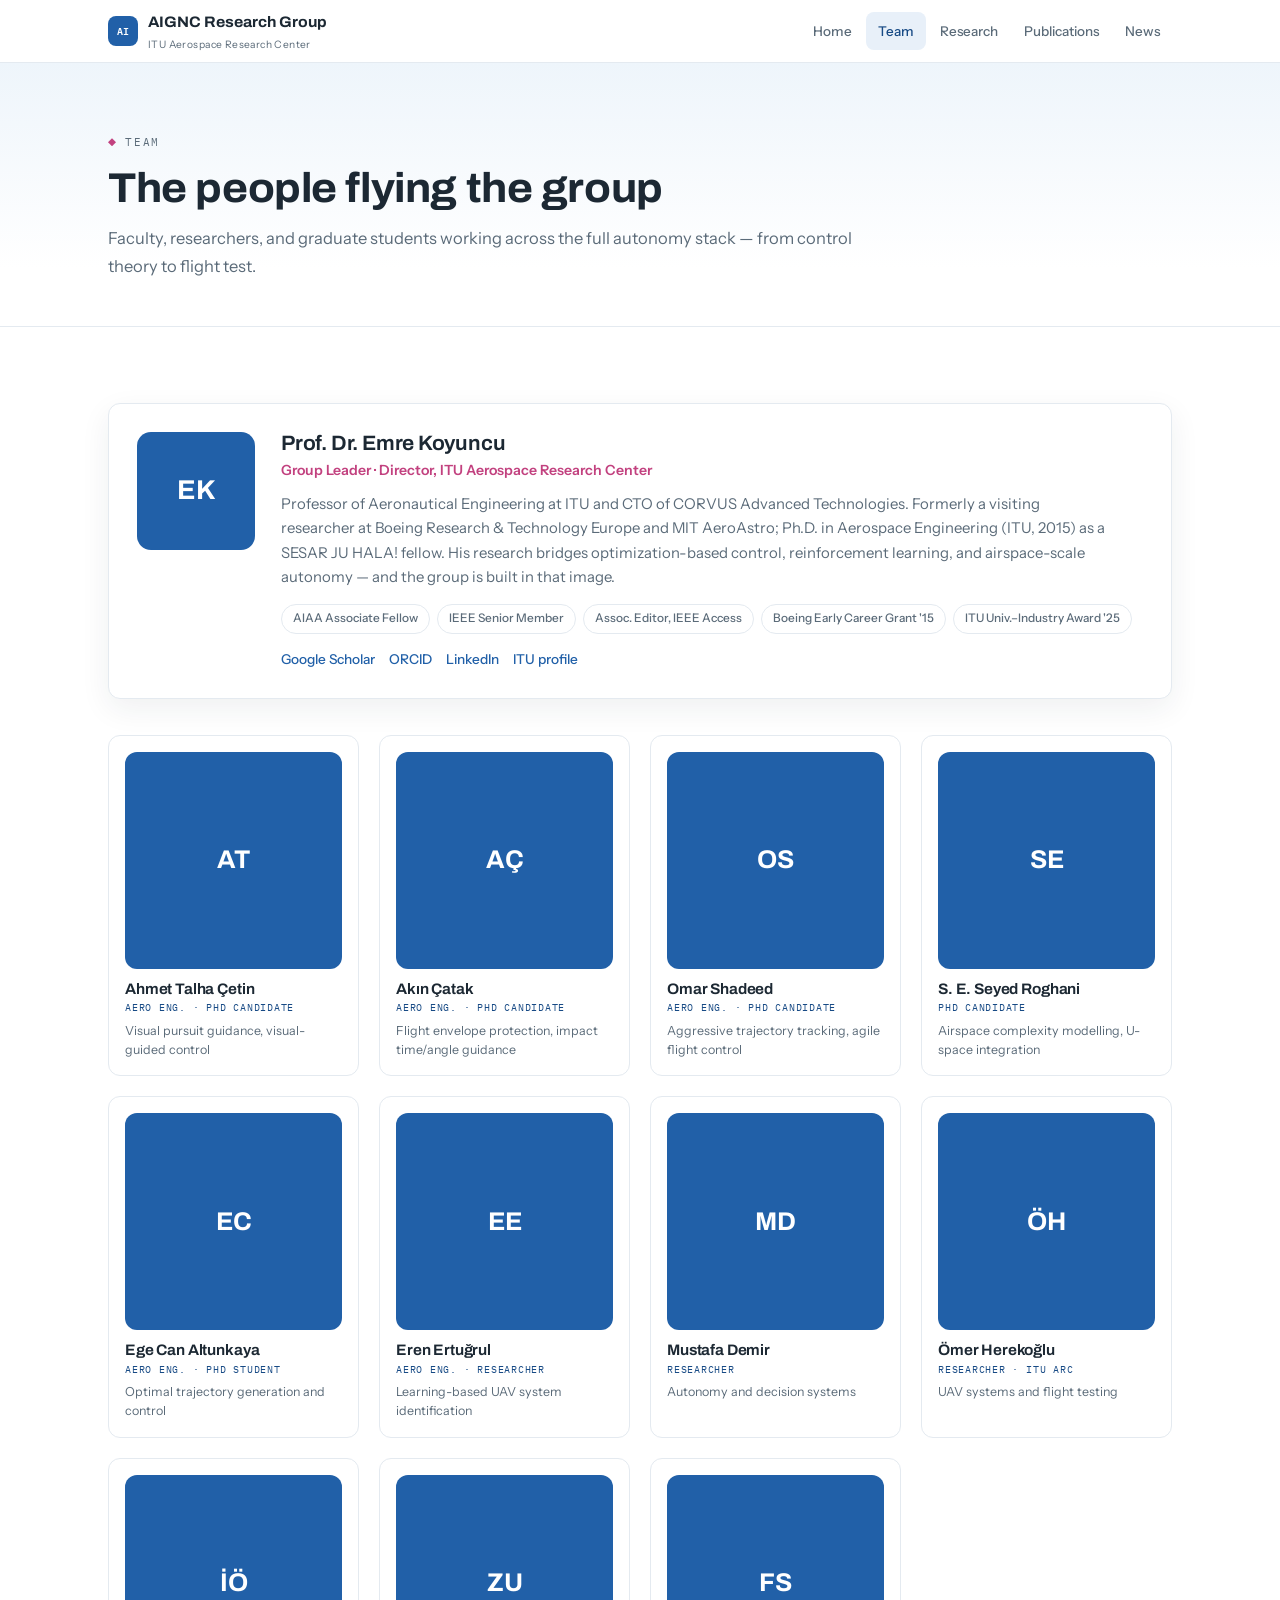
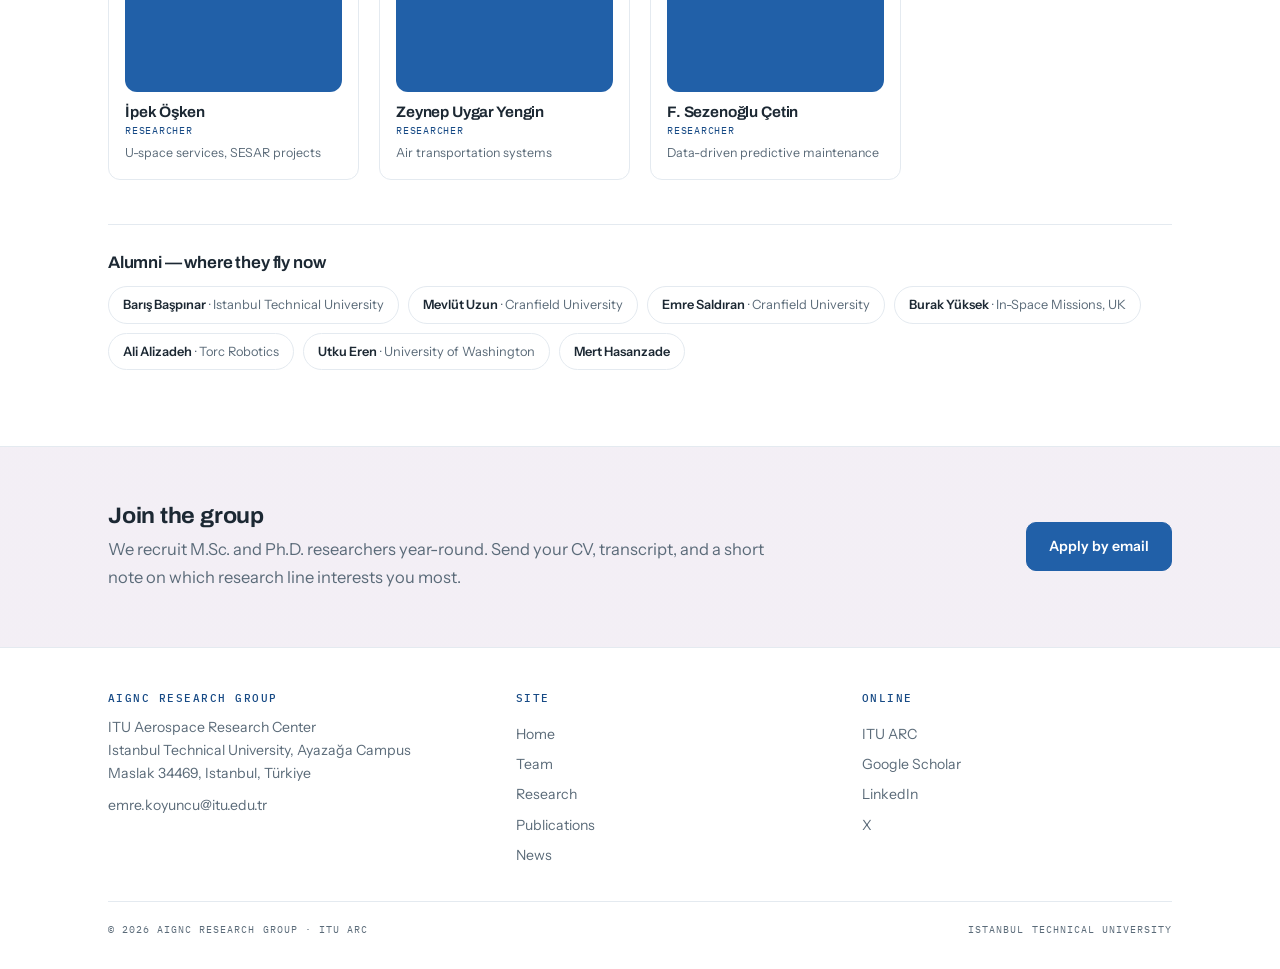
==== canva-team.html @ f1a81ba9 "Add files via upload" ====
<!DOCTYPE html>
<html lang="en">
<head>
<meta charset="UTF-8">
<meta name="viewport" content="width=device-width, initial-scale=1.0">
<title>Team — AIGNC Research Group | ITU Aerospace Research Center</title>
<meta name="description" content="The people of the AI-based Guidance, Navigation and Control Research Group at ITU Aerospace Research Center.">
<link rel="preconnect" href="https://fonts.googleapis.com">
<link rel="preconnect" href="https://fonts.gstatic.com" crossorigin>
<link href="https://fonts.googleapis.com/css2?family=Archivo:wdth,wght@88..112,400..750&family=Instrument+Sans:ital,wght@0,400..700;1,400&family=IBM+Plex+Mono:wght@400;500&display=swap" rel="stylesheet">
<style>
/* AIGNC Research Group — shared styles */
:root{
  --bg:#FFFFFF; --bg-soft:#F5F8FB; --bg-sky:linear-gradient(180deg,#EEF5FB 0%,#FFFFFF 78%);
  --ink:#1C2833; --ink-dim:#5B6B79; --line:#E4EAF0;
  --blue:#2160A8; --blue-deep:#174A85; --blue-tint:#E8F0F9;
  --magenta:#C2417F;
  --radius:12px; --maxw:1120px;
  --font-display:"Archivo",system-ui,sans-serif;
  --font-body:"Instrument Sans",system-ui,sans-serif;
  --font-mono:"IBM Plex Mono",Consolas,monospace;
  --shadow:0 10px 30px rgba(28,40,51,.07);
}
*{margin:0;padding:0;box-sizing:border-box}
html{scroll-behavior:smooth;scroll-padding-top:80px}
body{font-family:var(--font-body);font-size:16.5px;line-height:1.65;color:var(--ink);background:var(--bg);-webkit-font-smoothing:antialiased}
::selection{background:var(--blue);color:#fff}
.wrap{max-width:var(--maxw);margin:0 auto;padding:0 28px}
h1,h2,h3,h4{font-family:var(--font-display);line-height:1.15;letter-spacing:-.01em;color:var(--ink)}
h2{font-size:clamp(1.6rem,3vw,2.15rem);font-weight:700;font-variation-settings:"wdth" 104}
h3{font-size:1.05rem;font-weight:650;font-variation-settings:"wdth" 102}
a{color:var(--blue);text-decoration:none}
a:hover{text-decoration:underline;text-underline-offset:3px}
a:focus-visible,button:focus-visible{outline:2px solid var(--blue);outline-offset:3px;border-radius:4px}
section{padding:76px 0}
.alt{background:var(--bg-soft);border-top:1px solid var(--line);border-bottom:1px solid var(--line)}
.eyebrow{display:inline-flex;align-items:center;gap:9px;font-family:var(--font-mono);font-size:.7rem;letter-spacing:.16em;text-transform:uppercase;color:var(--blue);margin-bottom:14px}
.eyebrow::before{content:"";width:8px;height:8px;flex:none;background:var(--magenta);clip-path:polygon(50% 0,100% 50%,50% 100%,0 50%)}
.sec-head{max-width:760px;margin-bottom:38px}
.sec-head p{margin-top:12px;color:var(--ink-dim);font-size:1rem}
.reveal{opacity:1}

@media (prefers-reduced-motion:reduce){
  .reveal{opacity:1;transform:none;transition:none}
  html{scroll-behavior:auto}
  #fpath{stroke-dashoffset:0 !important;animation:none !important}
}

/* nav */
.nav{position:sticky;top:0;z-index:60;background:rgba(255,255,255,.9);backdrop-filter:blur(10px);border-bottom:1px solid var(--line)}
.nav-in{max-width:var(--maxw);margin:0 auto;padding:0 28px;display:flex;align-items:center;gap:20px;height:62px}
.brand{display:flex;align-items:center;gap:10px}
.brand:hover{text-decoration:none}
.brand .mark{width:30px;height:30px;border-radius:8px;background:var(--blue);display:grid;place-items:center;color:#fff;font-family:var(--font-mono);font-size:.6rem;font-weight:600}
.brand b{font-family:var(--font-display);font-weight:700;font-size:.95rem;color:var(--ink);font-variation-settings:"wdth" 104}
.brand small{display:block;font-size:.64rem;color:var(--ink-dim);letter-spacing:.04em;margin-top:1px}
.nav-links{display:flex;gap:2px;margin-left:auto;overflow-x:auto;scrollbar-width:none}
.nav-links::-webkit-scrollbar{display:none}
.nav-links a{font-size:.84rem;font-weight:500;color:var(--ink-dim);padding:8px 12px;border-radius:8px;white-space:nowrap}
.nav-links a:hover{color:var(--blue-deep);background:var(--blue-tint);text-decoration:none}
.nav-links a.on{color:var(--blue-deep);background:var(--blue-tint)}

/* buttons */
.btn{display:inline-block;font-weight:600;font-size:.88rem;padding:12px 22px;border-radius:10px;border:1px solid var(--line);color:var(--ink);background:#fff;transition:all .2s ease}
.btn:hover{text-decoration:none;transform:translateY(-1px);border-color:var(--blue);color:var(--blue-deep);box-shadow:var(--shadow)}
.btn.primary{background:var(--blue);border-color:var(--blue);color:#fff}
.btn.primary:hover{background:var(--blue-deep);border-color:var(--blue-deep);color:#fff}

/* home hero */
.hero{background:var(--bg-sky);position:relative;overflow:hidden}
.hero-in{max-width:var(--maxw);margin:0 auto;padding:66px 28px 0;position:relative;z-index:1}
.hero h1{font-size:clamp(1.9rem,4.4vw,3rem);font-weight:730;font-variation-settings:"wdth" 106;max-width:17em}
.hero h1 em{font-style:normal;color:var(--blue)}
.hero .sub{margin-top:16px;max-width:46em;font-size:1.06rem;color:var(--ink-dim)}
.hero .sub b{color:var(--ink);font-weight:600}
.hero-ctas{display:flex;flex-wrap:wrap;gap:12px;margin-top:26px}
.skyband{position:relative;margin-top:4px;height:180px}
.skyband svg{position:absolute;inset:0;width:100%;height:100%}
#fpath{stroke:var(--magenta);stroke-width:2;fill:none}

.gridline{stroke:#D7E3EE;stroke-width:1;stroke-dasharray:2 7}
.wpd{fill:#fff;stroke:var(--blue);stroke-width:1.4}
.wpt-lab{font-family:var(--font-mono);font-size:8.5px;fill:var(--ink-dim);letter-spacing:1px}

/* page header (inner pages) */
.pagehead{background:var(--bg-sky);padding:58px 0 46px;border-bottom:1px solid var(--line)}
.pagehead h1{font-size:clamp(1.8rem,3.8vw,2.6rem);font-weight:720;font-variation-settings:"wdth" 105}
.pagehead p{margin-top:12px;color:var(--ink-dim);max-width:46em}

/* news */
.news-teaser{display:grid;grid-template-columns:repeat(3,1fr);gap:20px}
.ncard{background:#fff;border:1px solid var(--line);border-radius:var(--radius);padding:22px;display:flex;flex-direction:column;gap:8px;transition:transform .2s ease,box-shadow .2s ease}
.ncard:hover{transform:translateY(-3px);box-shadow:var(--shadow);text-decoration:none}
.ncard .date{font-family:var(--font-mono);font-size:.66rem;letter-spacing:.1em;text-transform:uppercase;color:var(--magenta)}
.ncard h3{font-size:1rem;line-height:1.4;color:var(--ink)}
.ncard p{font-size:.85rem;color:var(--ink-dim)}
.ncard .go{margin-top:auto;font-size:.82rem;font-weight:600;color:var(--blue-deep)}
.newslist{border-top:1px solid var(--line)}
.nrow{display:grid;grid-template-columns:110px 1fr auto;gap:20px;align-items:baseline;padding:18px 4px;border-bottom:1px solid var(--line);color:var(--ink)}
.nrow:hover{text-decoration:none;background:var(--bg-soft)}
.nrow .date{font-family:var(--font-mono);font-size:.72rem;color:var(--magenta)}
.nrow h3{font-size:1rem;font-weight:600}
.nrow p{font-size:.86rem;color:var(--ink-dim);margin-top:3px}
.nrow .arr{color:var(--blue-deep);font-weight:700}

/* affiliations strip */
.affil{display:flex;flex-wrap:wrap;align-items:baseline;gap:10px 30px;padding:26px 0;border-top:1px solid var(--line);border-bottom:1px solid var(--line)}
.affil .lbl{font-family:var(--font-mono);font-size:.66rem;letter-spacing:.14em;text-transform:uppercase;color:var(--ink-dim)}
.affil span{font-family:var(--font-display);font-variation-settings:"wdth" 103;font-weight:600;font-size:.95rem;color:#8496A6}

/* videos */
.video-grid{display:grid;grid-template-columns:repeat(3,1fr);gap:22px}
.vcard .frame{position:relative;aspect-ratio:16/9;border-radius:var(--radius);overflow:hidden;border:1px solid var(--line);background:var(--bg-soft)}
.vcard iframe{position:absolute;inset:0;width:100%;height:100%;border:0}
.vcard .ph{position:absolute;inset:0;display:grid;place-items:center;text-align:center;padding:20px;color:var(--ink-dim);font-size:.82rem}
.vcard .ph b{display:block;font-family:var(--font-mono);font-size:.66rem;letter-spacing:.1em;color:var(--blue-deep);margin-bottom:6px}
.vcard figcaption{margin-top:10px;font-size:.86rem;font-style:italic;color:var(--ink-dim)}

/* bio */
.bio-grid{display:grid;grid-template-columns:1.35fr .85fr;gap:52px;align-items:start}
.bio-grid .lede{font-size:1.12rem;line-height:1.7}
.bio-grid p+p{margin-top:16px;color:var(--ink-dim)}
.host-card{background:#fff;border:1px solid var(--line);border-radius:var(--radius);padding:24px;box-shadow:var(--shadow)}
.host-card h3{font-size:.95rem;margin-bottom:12px}
.host-card .row{display:flex;gap:12px;padding:10px 0;border-top:1px dashed var(--line);font-size:.86rem;align-items:baseline}
.host-card .row:first-of-type{border-top:none;padding-top:0}
.host-card .row b{font-family:var(--font-mono);font-size:.66rem;letter-spacing:.08em;color:var(--blue-deep);min-width:70px;text-transform:uppercase;font-weight:500}

/* biography (index.html) */
.bio-leader{display:grid;grid-template-columns:250px 1fr;gap:44px;align-items:start}
.bio-leader .pf.lg{width:100%;height:auto;aspect-ratio:1/1;border-radius:14px;font-size:3rem}
.bio-leader .quick{display:flex;flex-direction:column;gap:8px;margin-top:14px;font-size:.85rem;font-weight:500}
.bio-text p{font-size:.98rem}
.bio-text p:first-child{font-size:1.08rem;line-height:1.7}
.bio-text p+p{margin-top:14px;color:var(--ink-dim)}

/* research / projects / labs (research.html) */
.themes{display:grid;grid-template-columns:1fr 1fr;gap:22px}
.theme{background:#fff;border:1px solid var(--line);border-radius:var(--radius);padding:28px;transition:transform .22s ease,box-shadow .22s ease,border-color .22s ease}
.theme:hover{transform:translateY(-3px);box-shadow:var(--shadow);border-color:#CBD9E6}
.theme .num{font-family:var(--font-mono);font-size:.66rem;letter-spacing:.14em;color:var(--magenta);text-transform:uppercase}
.theme h3{font-size:1.18rem;margin:8px 0 8px}
.theme>p{font-size:.92rem;color:var(--ink-dim);margin-bottom:16px}
.chips{display:flex;flex-wrap:wrap;gap:7px}
.chips span{font-size:.76rem;font-weight:500;color:var(--blue-deep);background:var(--blue-tint);border-radius:99px;padding:5px 11px}
.projects-grid{display:grid;grid-template-columns:repeat(3,1fr);gap:22px}
.proj{background:#fff;border:1px solid var(--line);border-radius:var(--radius);padding:24px;display:flex;flex-direction:column;gap:10px;transition:transform .22s ease,box-shadow .22s ease}
.proj:hover{transform:translateY(-3px);box-shadow:var(--shadow)}
.proj .top{display:flex;justify-content:space-between;align-items:center;gap:10px}
.proj .funder{font-family:var(--font-mono);font-size:.62rem;font-weight:500;letter-spacing:.1em;text-transform:uppercase;color:var(--blue-deep);background:var(--blue-tint);border-radius:99px;padding:4px 10px}
.proj .status{font-family:var(--font-mono);font-size:.6rem;letter-spacing:.1em;text-transform:uppercase;color:var(--ink-dim);display:inline-flex;align-items:center;gap:6px}
.proj .status::before{content:"";width:7px;height:7px;border-radius:50%;background:#B9C7D4}
.proj .status.active::before{background:#3FA26A}
.proj .status.active{color:#2C7A50}
.proj h3{font-size:1.02rem}
.proj p{font-size:.88rem;color:var(--ink-dim)}
.fac-grid{display:grid;grid-template-columns:repeat(3,1fr);gap:22px}
.fac{background:#fff;border:1px solid var(--line);border-radius:var(--radius);padding:26px}
.fac .loc{font-family:var(--font-mono);font-size:.64rem;letter-spacing:.12em;text-transform:uppercase;color:var(--magenta);margin-bottom:8px}
.fac h3{font-size:1.05rem;margin-bottom:8px}
.fac p{font-size:.88rem;color:var(--ink-dim)}

/* team (team.html) */
.leader{display:grid;grid-template-columns:auto 1fr;gap:26px;align-items:start;background:#fff;border:1px solid var(--line);border-radius:var(--radius);padding:28px;box-shadow:var(--shadow);margin-bottom:36px}
.pf{width:118px;height:118px;border-radius:14px;overflow:hidden;flex:none;background:var(--blue);display:grid;place-items:center;color:#fff;font-family:var(--font-display);font-weight:700;font-size:1.7rem}
.pf img{width:100%;height:100%;object-fit:cover;display:block}
.pf.sm{width:100%;height:auto;aspect-ratio:1/1;border-radius:12px;font-size:1.6rem}
.leader h3{font-size:1.3rem}
.leader .role{color:var(--magenta);font-weight:600;font-size:.88rem;margin:3px 0 10px}
.leader p{font-size:.93rem;color:var(--ink-dim);max-width:56em}
.leader .creds{display:flex;flex-wrap:wrap;gap:7px;margin-top:14px}
.leader .creds span{font-size:.74rem;font-weight:500;color:var(--ink-dim);border:1px solid var(--line);border-radius:99px;padding:4px 11px}
.leader .links{display:flex;flex-wrap:wrap;gap:14px;margin-top:14px;font-size:.85rem;font-weight:500}
.people-grid{display:grid;grid-template-columns:repeat(4,1fr);gap:20px}
.person{background:#fff;border:1px solid var(--line);border-radius:var(--radius);padding:16px;transition:transform .2s ease,box-shadow .2s ease}
.person:hover{transform:translateY(-3px);box-shadow:var(--shadow)}
.person h4{font-family:var(--font-display);font-variation-settings:"wdth" 102;font-size:.95rem;font-weight:650;margin-top:12px}
.person .deg{font-family:var(--font-mono);font-size:.6rem;letter-spacing:.08em;text-transform:uppercase;color:var(--blue-deep);margin:3px 0 6px}
.person p{font-size:.78rem;color:var(--ink-dim);line-height:1.5}
.alumni{margin-top:44px;padding-top:28px;border-top:1px solid var(--line)}
.alumni h3{margin-bottom:14px}
.alumni-row{display:flex;flex-wrap:wrap;gap:9px}
.alumni-row span{font-size:.8rem;color:var(--ink-dim);background:#fff;border:1px solid var(--line);border-radius:99px;padding:7px 14px}
.alumni-row b{color:var(--ink);font-weight:600}

/* publications (publications.html) */
.pubyear{font-family:var(--font-mono);font-size:.78rem;letter-spacing:.14em;color:var(--magenta);margin:34px 0 6px}
.pub-list{border-top:1px solid var(--line)}
.pub{display:grid;grid-template-columns:1fr auto;gap:20px;align-items:baseline;padding:16px 4px;border-bottom:1px solid var(--line)}
.pub h3{font-size:1rem;font-weight:600;line-height:1.45;font-variation-settings:"wdth" 100}
.pub .auth{font-size:.83rem;color:var(--ink-dim);margin-top:3px}
.pub .venue{font-family:var(--font-mono);font-size:.68rem;letter-spacing:.04em;color:var(--blue-deep);text-align:right;max-width:230px}

/* join + footer */
.joinbar{background:linear-gradient(0deg,rgba(198,75,140,.05),rgba(198,75,140,.05)),var(--bg-soft);border-top:1px solid var(--line);padding:56px 0}
.joinbar .in{display:flex;flex-wrap:wrap;gap:24px;align-items:center;justify-content:space-between}
.joinbar p{color:var(--ink-dim);max-width:40em;margin-top:8px}
footer{border-top:1px solid var(--line);padding:44px 0 30px;background:#fff}
.foot-grid{display:grid;grid-template-columns:1.2fr 1fr 1fr;gap:36px}
.foot-grid h3{font-family:var(--font-mono);font-size:.66rem;font-weight:500;letter-spacing:.14em;text-transform:uppercase;color:var(--blue-deep);margin-bottom:12px}
.foot-grid p,.foot-grid a{font-size:.88rem;color:var(--ink-dim)}
.foot-grid .fl{display:flex;flex-direction:column;gap:7px}
.foot-base{margin-top:34px;padding-top:20px;border-top:1px solid var(--line);display:flex;justify-content:space-between;gap:16px;flex-wrap:wrap;font-family:var(--font-mono);font-size:.64rem;letter-spacing:.1em;color:var(--ink-dim);text-transform:uppercase}

@media (max-width:960px){
  .themes,.bio-grid{grid-template-columns:1fr;gap:34px}
  .news-teaser,.video-grid,.projects-grid,.fac-grid{grid-template-columns:1fr 1fr}
  .people-grid{grid-template-columns:repeat(3,1fr)}
  .foot-grid{grid-template-columns:1fr 1fr}
  .skyband{height:150px}
}
@media (max-width:620px){
  section{padding:58px 0}
  .wrap{padding:0 20px}
  .nav-in{padding:0 20px;gap:12px}
  .brand small{display:none}
  .news-teaser,.video-grid,.projects-grid,.fac-grid{grid-template-columns:1fr}
  .people-grid{grid-template-columns:1fr 1fr}
  .leader{grid-template-columns:1fr}
  .nrow{grid-template-columns:84px 1fr}
  .nrow .arr{display:none}
  .pub{grid-template-columns:1fr}
  .pub .venue{text-align:left}
  .foot-grid{grid-template-columns:1fr}
  .skyband{height:120px}
}

</style>
</head>
<body>

<nav class="nav" aria-label="Primary">
  <div class="nav-in">
    <a class="brand" href="index.html">
      <span class="mark">AI</span>
      <span><b>AIGNC Research Group</b><small>ITU Aerospace Research Center</small></span>
    </a>
    <div class="nav-links">
      <a href="index.html">Home</a>
      <a href="team.html" class="on">Team</a>
      <a href="research.html">Research</a>
      <a href="publications.html">Publications</a>
      <a href="index.html#news">News</a>
    </div>
  </div>
</nav>

<header class="pagehead">
  <div class="wrap">
    <p class="eyebrow">Team</p>
    <h1>The people flying the group</h1>
    <p>Faculty, researchers, and graduate students working across the full autonomy stack —
    from control theory to flight test.</p>
  </div>
</header>

<section>
  <div class="wrap">
    <!-- leader -->
    <article class="leader reveal">
      <div class="pf">EK</div>
      <div>
        <h3>Prof. Dr. Emre Koyuncu</h3>
        <p class="role">Group Leader · Director, ITU Aerospace Research Center</p>
        <p>
          Professor of Aeronautical Engineering at ITU and CTO of CORVUS Advanced Technologies.
          Formerly a visiting researcher at Boeing Research &amp; Technology Europe and MIT
          AeroAstro; Ph.D. in Aerospace Engineering (ITU, 2015) as a SESAR JU HALA! fellow. His
          research bridges optimization-based control, reinforcement learning, and airspace-scale
          autonomy — and the group is built in that image.
        </p>
        <div class="creds">
          <span>AIAA Associate Fellow</span><span>IEEE Senior Member</span>
          <span>Assoc. Editor, IEEE Access</span><span>Boeing Early Career Grant '15</span>
          <span>ITU Univ.–Industry Award '25</span>
        </div>
        <div class="links">
          <a href="https://scholar.google.com/citations?user=b13mKdoAAAAJ" target="_blank" rel="noopener">Google Scholar</a>
          <a href="https://orcid.org/0000-0002-0726-4979" target="_blank" rel="noopener">ORCID</a>
          <a href="https://www.linkedin.com/in/koyuncue/" target="_blank" rel="noopener">LinkedIn</a>
          <a href="https://research.itu.edu.tr/en/persons/koyuncuem" target="_blank" rel="noopener">ITU profile</a>
        </div>
      </div>
    </article>

    <!-- members grid: rendered from the TEAM array below -->
    <div class="people-grid">
      <article class="person"><div class="pf sm">AT</div><h4>Ahmet Talha Çetin</h4><p class="deg">Aero Eng. · PhD Candidate</p><p>Visual pursuit guidance, visual-guided control</p></article>
      <article class="person"><div class="pf sm">AÇ</div><h4>Akın Çatak</h4><p class="deg">Aero Eng. · PhD Candidate</p><p>Flight envelope protection, impact time/angle guidance</p></article>
      <article class="person"><div class="pf sm">OS</div><h4>Omar Shadeed</h4><p class="deg">Aero Eng. · PhD Candidate</p><p>Aggressive trajectory tracking, agile flight control</p></article>
      <article class="person"><div class="pf sm">SE</div><h4>S. E. Seyed Roghani</h4><p class="deg">PhD Candidate</p><p>Airspace complexity modelling, U-space integration</p></article>
      <article class="person"><div class="pf sm">EC</div><h4>Ege Can Altunkaya</h4><p class="deg">Aero Eng. · PhD Student</p><p>Optimal trajectory generation and control</p></article>
      <article class="person"><div class="pf sm">EE</div><h4>Eren Ertuğrul</h4><p class="deg">Aero Eng. · Researcher</p><p>Learning-based UAV system identification</p></article>
      <article class="person"><div class="pf sm">MD</div><h4>Mustafa Demir</h4><p class="deg">Researcher</p><p>Autonomy and decision systems</p></article>
      <article class="person"><div class="pf sm">ÖH</div><h4>Ömer Herekoğlu</h4><p class="deg">Researcher · ITU ARC</p><p>UAV systems and flight testing</p></article>
      <article class="person"><div class="pf sm">İÖ</div><h4>İpek Öşken</h4><p class="deg">Researcher</p><p>U-space services, SESAR projects</p></article>
      <article class="person"><div class="pf sm">ZU</div><h4>Zeynep Uygar Yengin</h4><p class="deg">Researcher</p><p>Air transportation systems</p></article>
      <article class="person"><div class="pf sm">FS</div><h4>F. Sezenoğlu Çetin</h4><p class="deg">Researcher</p><p>Data-driven predictive maintenance</p></article>
    </div>

    <div class="alumni reveal">
      <h3>Alumni — where they fly now</h3>
      <div class="alumni-row">
        <span><b>Barış Başpınar</b> · Istanbul Technical University</span>
        <span><b>Mevlüt Uzun</b> · Cranfield University</span>
        <span><b>Emre Saldıran</b> · Cranfield University</span>
        <span><b>Burak Yüksek</b> · In-Space Missions, UK</span>
        <span><b>Ali Alizadeh</b> · Torc Robotics</span>
        <span><b>Utku Eren</b> · University of Washington</span>
        <span><b>Mert Hasanzade</b></span>
      </div>
    </div>
  </div>
</section>

<div class="joinbar">
  <div class="wrap in">
    <div>
      <h2 style="font-size:1.4rem">Join the group</h2>
      <p>We recruit M.Sc. and Ph.D. researchers year-round. Send your CV, transcript, and a
      short note on which research line interests you most.</p>
    </div>
    <a class="btn primary" href="mailto:emre.koyuncu@itu.edu.tr?subject=AIGNC%20—%20Graduate%20application">Apply by email</a>
  </div>
</div>

<footer>
  <div class="wrap">
    <div class="foot-grid">
      <div>
        <h3>AIGNC Research Group</h3>
        <p>ITU Aerospace Research Center<br>Istanbul Technical University, Ayazağa Campus<br>Maslak 34469, Istanbul, Türkiye</p>
        <p style="margin-top:8px"><a href="mailto:emre.koyuncu@itu.edu.tr">emre.koyuncu@itu.edu.tr</a></p>
      </div>
      <div class="fl">
        <h3>Site</h3>
        <a href="index.html">Home</a><a href="team.html">Team</a>
        <a href="research.html">Research</a><a href="publications.html">Publications</a>
        <a href="index.html#news">News</a>
      </div>
      <div class="fl">
        <h3>Online</h3>
        <a href="https://arc.itu.edu.tr" target="_blank" rel="noopener">ITU ARC</a>
        <a href="https://scholar.google.com/citations?user=b13mKdoAAAAJ" target="_blank" rel="noopener">Google Scholar</a>
        <a href="https://www.linkedin.com/in/koyuncue/" target="_blank" rel="noopener">LinkedIn</a>
        <a href="https://x.com/koyuncuemr" target="_blank" rel="noopener">X</a>
      </div>
    </div>
    <div class="foot-base">
      <span>© 2026 AIGNC Research Group · ITU ARC</span>
      <span>Istanbul Technical University</span>
    </div>
  </div>
</footer>


</body>
</html>
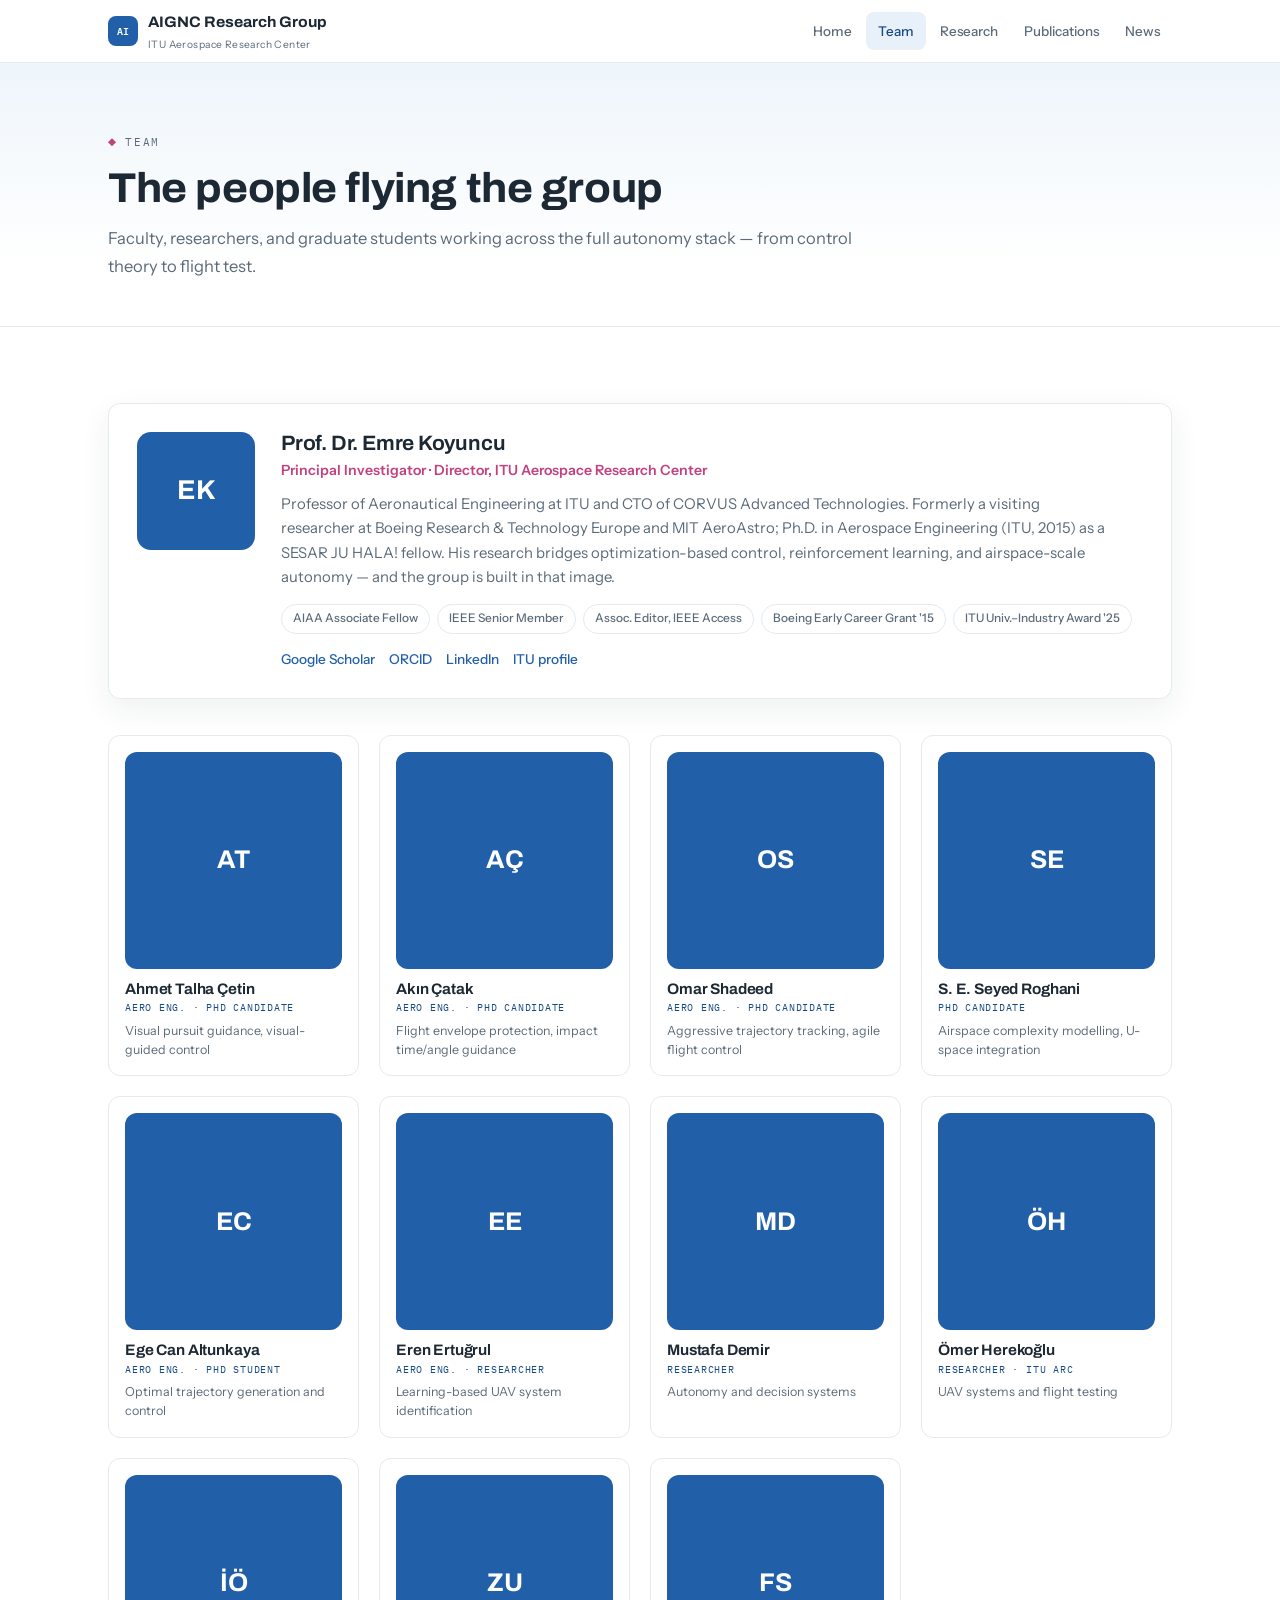
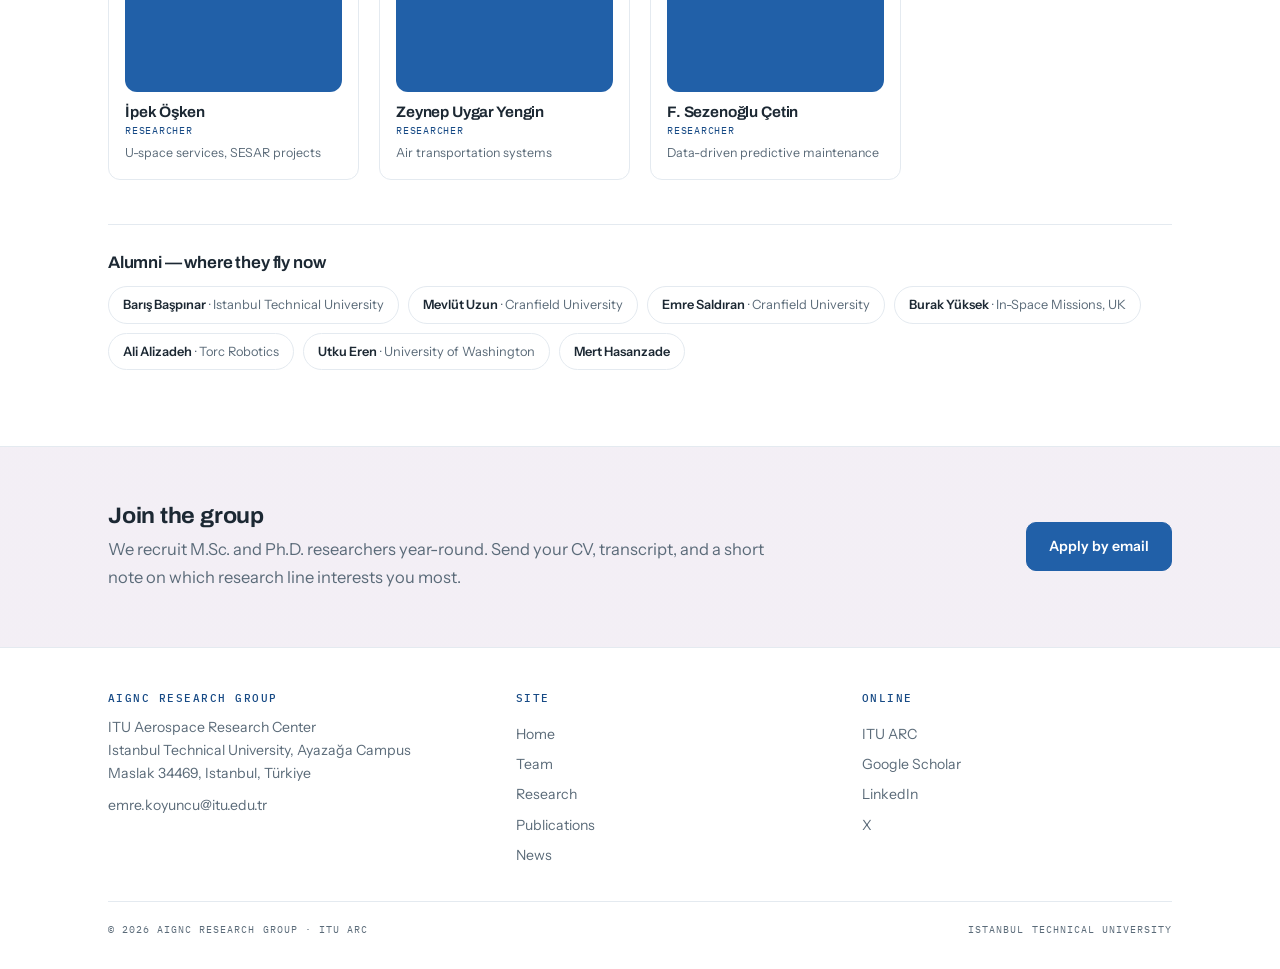
==== commit 8fc7aa1b: "Update canva-team.html" ====
--- a/canva-team.html
+++ b/canva-team.html
@@ -261,7 +261,7 @@
       <div class="pf">EK</div>
       <div>
         <h3>Prof. Dr. Emre Koyuncu</h3>
-        <p class="role">Group Leader · Director, ITU Aerospace Research Center</p>
+        <p class="role">Principal Investigator · Director, ITU Aerospace Research Center</p>
         <p>
           Professor of Aeronautical Engineering at ITU and CTO of CORVUS Advanced Technologies.
           Formerly a visiting researcher at Boeing Research &amp; Technology Europe and MIT
